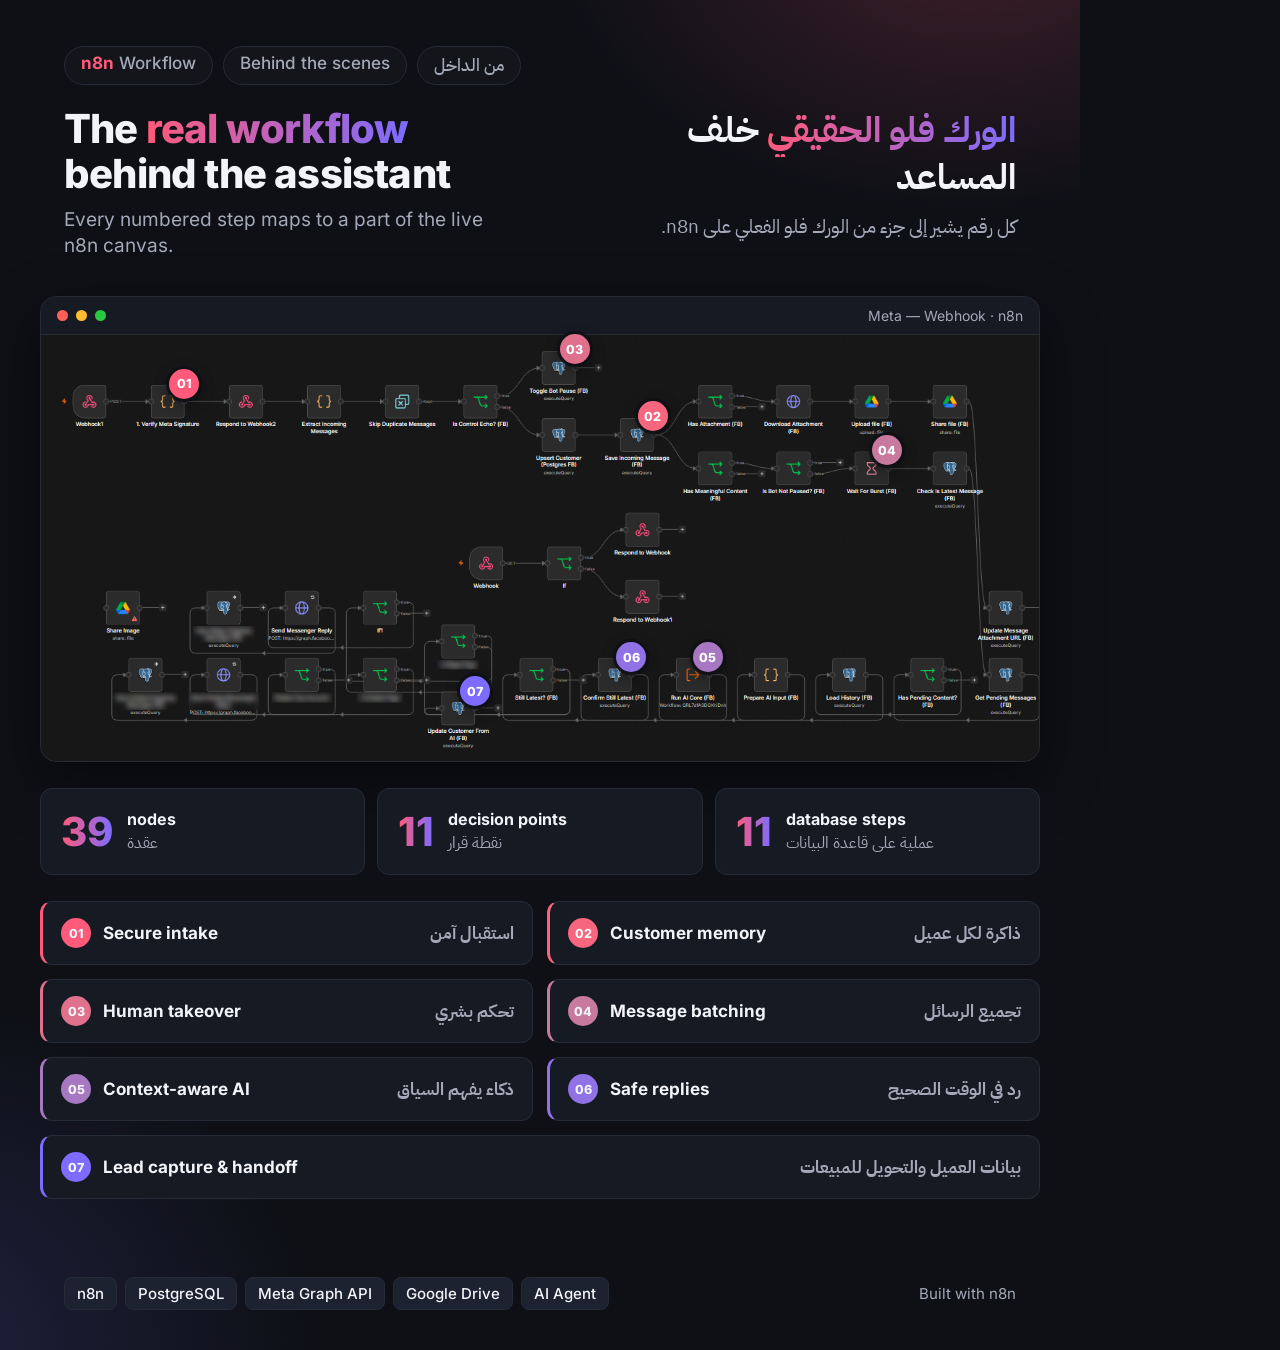
==== linkedin/workflow-real.html @ c00ce181 "Add second LinkedIn image with annotated real workflow screenshot Co-Authored-By: Claude Opus 5.5 <n" ====
<!doctype html><html><head><meta charset="utf-8"><link rel="stylesheet" href="fonts/fonts.css"><style>
:root{--bg:#0e1016;--card:#161a23;--line:#262b38;--text:#f3f4f8;--muted:#a3a9b8;--accent:#ff5a7a;--accent2:#7c6cff}
*{box-sizing:border-box;margin:0;padding:0}
body{width:1080px;height:1350px;overflow:hidden;background:var(--bg);color:var(--text);font-family:"Inter","IBM Plex Sans Arabic",sans-serif;position:relative}
.glow{position:absolute;inset:0;background:radial-gradient(600px 400px at 90% -5%,rgba(255,90,122,.20),transparent 70%),radial-gradient(600px 500px at -10% 100%,rgba(124,108,255,.18),transparent 70%)}
.wrap{position:relative;padding:46px 40px 0}
.inner{padding:0 24px}
.ar{font-family:"IBM Plex Sans Arabic",sans-serif;direction:rtl;text-align:right}
.chips{display:flex;gap:10px}
.chip{font-size:17px;font-weight:500;color:var(--muted);border:1px solid var(--line);border-radius:999px;padding:6px 16px;background:rgba(255,255,255,.02)}
.chip b{color:var(--accent);font-weight:700}
.head{display:grid;grid-template-columns:1fr 1fr;gap:40px;margin-top:22px}
h1{font-size:40px;line-height:1.12;font-weight:800;letter-spacing:-.02em}
h1 em{font-style:normal;background:linear-gradient(90deg,var(--accent),var(--accent2));-webkit-background-clip:text;color:transparent}
.head .ar h1{font-size:35px;line-height:1.35;font-weight:700;letter-spacing:0}
.sub{margin-top:10px;font-size:19px;line-height:1.4;color:var(--muted)}
.head .ar .sub{line-height:1.6}
.win{margin-top:36px;border:1px solid var(--line);border-radius:16px;overflow:hidden;background:#1a1a1a;box-shadow:0 20px 60px rgba(0,0,0,.45)}
.bar{height:38px;display:flex;align-items:center;gap:8px;padding:0 16px;background:var(--card);border-bottom:1px solid var(--line)}
.dot{width:11px;height:11px;border-radius:50%}
.bar .t{margin-left:auto;font-size:14px;color:var(--muted)}
.shot{position:relative}
.shot img{display:block;width:100%}
.mk{position:absolute;transform:translate(-50%,-50%);width:30px;height:30px;border-radius:50%;background:var(--c);color:#fff;font-size:12.5px;font-weight:800;display:grid;place-items:center;box-shadow:0 0 0 3px rgba(14,16,22,.85),0 4px 14px rgba(0,0,0,.5)}
.legend{margin-top:26px;display:grid;grid-template-columns:1fr 1fr;gap:14px}
.li{display:flex;align-items:center;gap:12px;background:var(--card);border:1px solid var(--line);border-left:3px solid var(--c);border-radius:12px;padding:16px 18px}
.li .n{flex:none;width:30px;height:30px;border-radius:50%;background:var(--c);display:grid;place-items:center;font-size:12.5px;font-weight:800}
.li .en{font-size:17px;font-weight:600}
.li .ar{margin-left:auto;font-size:17px;font-weight:600;color:var(--muted)}
.li:last-child{grid-column:1/-1}
.stats{margin-top:26px;display:grid;grid-template-columns:repeat(3,1fr);gap:12px}.st{background:var(--card);border:1px solid var(--line);border-radius:12px;padding:18px 20px;display:grid;grid-template-columns:auto 1fr;column-gap:14px;align-items:center}.st b{grid-row:span 2;font-size:40px;font-weight:800;background:linear-gradient(90deg,var(--accent),var(--accent2));-webkit-background-clip:text;color:transparent}.st .en{font-size:16px;font-weight:600}.st .ar{font-size:16px;color:var(--muted);text-align:left;direction:rtl;justify-self:start}
.foot{position:absolute;left:64px;right:64px;bottom:40px;display:flex;justify-content:space-between;align-items:center}
.stack{display:flex;gap:8px}
.stack span{font-size:15px;font-weight:500;background:#1d2230;border:1px solid var(--line);border-radius:8px;padding:6px 12px}
.tag{font-size:15px;color:var(--muted)}
</style></head><body><div class="glow"></div><div class="wrap">
<div class="inner">
<div class="chips"><span class="chip"><b>n8n</b> Workflow</span><span class="chip">Behind the scenes</span><span class="chip ar">من الداخل</span></div>
<div class="head"><div><h1>The <em>real workflow</em> behind the assistant</h1><p class="sub">Every numbered step maps to a part of the live n8n canvas.</p></div>
<div class="ar"><h1><em>الورك فلو الحقيقي</em> خلف المساعد</h1><p class="sub">كل رقم يشير إلى جزء من الورك فلو الفعلي على n8n.</p></div></div>
</div>
<div class="win"><div class="bar"><span class="dot" style="background:#ff5f57"></span><span class="dot" style="background:#febc2e"></span><span class="dot" style="background:#28c840"></span><span class="t">Meta — Webhook · n8n</span></div>
<div class="shot"><img src="wf_blur_t.png">
<div class="mk" style="left:14.35%;top:11.53%;--c:#ff5a7a">01</div>
<div class="mk" style="left:61.30%;top:19.15%;--c:#f6667f">02</div>
<div class="mk" style="left:53.48%;top:3.39%;--c:#e0718c">03</div>
<div class="mk" style="left:84.78%;top:27.12%;--c:#c77a9e">04</div>
<div class="mk" style="left:66.81%;top:75.59%;--c:#a877c2">05</div>
<div class="mk" style="left:59.13%;top:75.59%;--c:#9072e6">06</div>
<div class="mk" style="left:43.48%;top:83.56%;--c:#7c6cff">07</div>
</div></div>
<div class="stats">
<div class="st"><b>39</b><span class="en">nodes</span><span class="ar">عقدة</span></div>
<div class="st"><b>11</b><span class="en">decision points</span><span class="ar">نقطة قرار</span></div>
<div class="st"><b>11</b><span class="en">database steps</span><span class="ar">عملية على قاعدة البيانات</span></div>
</div>
<div class="legend inner" style="padding:0">
<div class="li" style="--c:#ff5a7a"><span class="n">01</span><span class="en">Secure intake</span><span class="ar">استقبال آمن</span></div>
<div class="li" style="--c:#f6667f"><span class="n">02</span><span class="en">Customer memory</span><span class="ar">ذاكرة لكل عميل</span></div>
<div class="li" style="--c:#e0718c"><span class="n">03</span><span class="en">Human takeover</span><span class="ar">تحكم بشري</span></div>
<div class="li" style="--c:#c77a9e"><span class="n">04</span><span class="en">Message batching</span><span class="ar">تجميع الرسائل</span></div>
<div class="li" style="--c:#a877c2"><span class="n">05</span><span class="en">Context-aware AI</span><span class="ar">ذكاء يفهم السياق</span></div>
<div class="li" style="--c:#9072e6"><span class="n">06</span><span class="en">Safe replies</span><span class="ar">رد في الوقت الصحيح</span></div>
<div class="li" style="--c:#7c6cff"><span class="n">07</span><span class="en">Lead capture &amp; handoff</span><span class="ar">بيانات العميل والتحويل للمبيعات</span></div>
</div></div>
<div class="foot"><div class="stack"><span>n8n</span><span>PostgreSQL</span><span>Meta Graph API</span><span>Google Drive</span><span>AI Agent</span></div><div class="tag">Built with n8n</div></div>
</body></html>
---- linkedin/fonts/fonts.css ----
/* arabic */
@font-face {
  font-family: 'IBM Plex Sans Arabic';
  font-style: normal;
  font-weight: 400;
  font-display: swap;
  src: url(996c06073b.woff2) format('woff2');
  unicode-range: U+0600-06FF, U+0750-077F, U+0870-088E, U+0890-0891, U+0897-08E1, U+08E3-08FF, U+200C-200E, U+2010-2011, U+204F, U+2E41, U+FB50-FDFF, U+FE70-FE74, U+FE76-FEFC, U+102E0-102FB, U+10E60-10E7E, U+10EC2-10EC4, U+10EFC-10EFF, U+1EE00-1EE03, U+1EE05-1EE1F, U+1EE21-1EE22, U+1EE24, U+1EE27, U+1EE29-1EE32, U+1EE34-1EE37, U+1EE39, U+1EE3B, U+1EE42, U+1EE47, U+1EE49, U+1EE4B, U+1EE4D-1EE4F, U+1EE51-1EE52, U+1EE54, U+1EE57, U+1EE59, U+1EE5B, U+1EE5D, U+1EE5F, U+1EE61-1EE62, U+1EE64, U+1EE67-1EE6A, U+1EE6C-1EE72, U+1EE74-1EE77, U+1EE79-1EE7C, U+1EE7E, U+1EE80-1EE89, U+1EE8B-1EE9B, U+1EEA1-1EEA3, U+1EEA5-1EEA9, U+1EEAB-1EEBB, U+1EEF0-1EEF1;
}
/* cyrillic-ext */
@font-face {
  font-family: 'IBM Plex Sans Arabic';
  font-style: normal;
  font-weight: 400;
  font-display: swap;
  src: url(eab99be85f.woff2) format('woff2');
  unicode-range: U+0460-052F, U+1C80-1C8A, U+20B4, U+2DE0-2DFF, U+A640-A69F, U+FE2E-FE2F;
}
/* latin-ext */
@font-face {
  font-family: 'IBM Plex Sans Arabic';
  font-style: normal;
  font-weight: 400;
  font-display: swap;
  src: url(8d4452e182.woff2) format('woff2');
  unicode-range: U+0100-02BA, U+02BD-02C5, U+02C7-02CC, U+02CE-02D7, U+02DD-02FF, U+0304, U+0308, U+0329, U+1D00-1DBF, U+1E00-1E9F, U+1EF2-1EFF, U+2020, U+20A0-20AB, U+20AD-20C0, U+2113, U+2C60-2C7F, U+A720-A7FF;
}
/* latin */
@font-face {
  font-family: 'IBM Plex Sans Arabic';
  font-style: normal;
  font-weight: 400;
  font-display: swap;
  src: url(771f7d45b8.woff2) format('woff2');
  unicode-range: U+0000-00FF, U+0131, U+0152-0153, U+02BB-02BC, U+02C6, U+02DA, U+02DC, U+0304, U+0308, U+0329, U+2000-206F, U+20AC, U+2122, U+2191, U+2193, U+2212, U+2215, U+FEFF, U+FFFD;
}
/* arabic */
@font-face {
  font-family: 'IBM Plex Sans Arabic';
  font-style: normal;
  font-weight: 500;
  font-display: swap;
  src: url(d4a4167cf8.woff2) format('woff2');
  unicode-range: U+0600-06FF, U+0750-077F, U+0870-088E, U+0890-0891, U+0897-08E1, U+08E3-08FF, U+200C-200E, U+2010-2011, U+204F, U+2E41, U+FB50-FDFF, U+FE70-FE74, U+FE76-FEFC, U+102E0-102FB, U+10E60-10E7E, U+10EC2-10EC4, U+10EFC-10EFF, U+1EE00-1EE03, U+1EE05-1EE1F, U+1EE21-1EE22, U+1EE24, U+1EE27, U+1EE29-1EE32, U+1EE34-1EE37, U+1EE39, U+1EE3B, U+1EE42, U+1EE47, U+1EE49, U+1EE4B, U+1EE4D-1EE4F, U+1EE51-1EE52, U+1EE54, U+1EE57, U+1EE59, U+1EE5B, U+1EE5D, U+1EE5F, U+1EE61-1EE62, U+1EE64, U+1EE67-1EE6A, U+1EE6C-1EE72, U+1EE74-1EE77, U+1EE79-1EE7C, U+1EE7E, U+1EE80-1EE89, U+1EE8B-1EE9B, U+1EEA1-1EEA3, U+1EEA5-1EEA9, U+1EEAB-1EEBB, U+1EEF0-1EEF1;
}
/* cyrillic-ext */
@font-face {
  font-family: 'IBM Plex Sans Arabic';
  font-style: normal;
  font-weight: 500;
  font-display: swap;
  src: url(e002484793.woff2) format('woff2');
  unicode-range: U+0460-052F, U+1C80-1C8A, U+20B4, U+2DE0-2DFF, U+A640-A69F, U+FE2E-FE2F;
}
/* latin-ext */
@font-face {
  font-family: 'IBM Plex Sans Arabic';
  font-style: normal;
  font-weight: 500;
  font-display: swap;
  src: url(cb2e040559.woff2) format('woff2');
  unicode-range: U+0100-02BA, U+02BD-02C5, U+02C7-02CC, U+02CE-02D7, U+02DD-02FF, U+0304, U+0308, U+0329, U+1D00-1DBF, U+1E00-1E9F, U+1EF2-1EFF, U+2020, U+20A0-20AB, U+20AD-20C0, U+2113, U+2C60-2C7F, U+A720-A7FF;
}
/* latin */
@font-face {
  font-family: 'IBM Plex Sans Arabic';
  font-style: normal;
  font-weight: 500;
  font-display: swap;
  src: url(56d983b4e5.woff2) format('woff2');
  unicode-range: U+0000-00FF, U+0131, U+0152-0153, U+02BB-02BC, U+02C6, U+02DA, U+02DC, U+0304, U+0308, U+0329, U+2000-206F, U+20AC, U+2122, U+2191, U+2193, U+2212, U+2215, U+FEFF, U+FFFD;
}
/* arabic */
@font-face {
  font-family: 'IBM Plex Sans Arabic';
  font-style: normal;
  font-weight: 700;
  font-display: swap;
  src: url(3a60784a69.woff2) format('woff2');
  unicode-range: U+0600-06FF, U+0750-077F, U+0870-088E, U+0890-0891, U+0897-08E1, U+08E3-08FF, U+200C-200E, U+2010-2011, U+204F, U+2E41, U+FB50-FDFF, U+FE70-FE74, U+FE76-FEFC, U+102E0-102FB, U+10E60-10E7E, U+10EC2-10EC4, U+10EFC-10EFF, U+1EE00-1EE03, U+1EE05-1EE1F, U+1EE21-1EE22, U+1EE24, U+1EE27, U+1EE29-1EE32, U+1EE34-1EE37, U+1EE39, U+1EE3B, U+1EE42, U+1EE47, U+1EE49, U+1EE4B, U+1EE4D-1EE4F, U+1EE51-1EE52, U+1EE54, U+1EE57, U+1EE59, U+1EE5B, U+1EE5D, U+1EE5F, U+1EE61-1EE62, U+1EE64, U+1EE67-1EE6A, U+1EE6C-1EE72, U+1EE74-1EE77, U+1EE79-1EE7C, U+1EE7E, U+1EE80-1EE89, U+1EE8B-1EE9B, U+1EEA1-1EEA3, U+1EEA5-1EEA9, U+1EEAB-1EEBB, U+1EEF0-1EEF1;
}
/* cyrillic-ext */
@font-face {
  font-family: 'IBM Plex Sans Arabic';
  font-style: normal;
  font-weight: 700;
  font-display: swap;
  src: url(7af684129c.woff2) format('woff2');
  unicode-range: U+0460-052F, U+1C80-1C8A, U+20B4, U+2DE0-2DFF, U+A640-A69F, U+FE2E-FE2F;
}
/* latin-ext */
@font-face {
  font-family: 'IBM Plex Sans Arabic';
  font-style: normal;
  font-weight: 700;
  font-display: swap;
  src: url(56f4289d91.woff2) format('woff2');
  unicode-range: U+0100-02BA, U+02BD-02C5, U+02C7-02CC, U+02CE-02D7, U+02DD-02FF, U+0304, U+0308, U+0329, U+1D00-1DBF, U+1E00-1E9F, U+1EF2-1EFF, U+2020, U+20A0-20AB, U+20AD-20C0, U+2113, U+2C60-2C7F, U+A720-A7FF;
}
/* latin */
@font-face {
  font-family: 'IBM Plex Sans Arabic';
  font-style: normal;
  font-weight: 700;
  font-display: swap;
  src: url(a002f4f19c.woff2) format('woff2');
  unicode-range: U+0000-00FF, U+0131, U+0152-0153, U+02BB-02BC, U+02C6, U+02DA, U+02DC, U+0304, U+0308, U+0329, U+2000-206F, U+20AC, U+2122, U+2191, U+2193, U+2212, U+2215, U+FEFF, U+FFFD;
}
/* cyrillic-ext */
@font-face {
  font-family: 'Inter';
  font-style: normal;
  font-weight: 400;
  font-display: swap;
  src: url(390b907766.woff2) format('woff2');
  unicode-range: U+0460-052F, U+1C80-1C8A, U+20B4, U+2DE0-2DFF, U+A640-A69F, U+FE2E-FE2F;
}
/* cyrillic */
@font-face {
  font-family: 'Inter';
  font-style: normal;
  font-weight: 400;
  font-display: swap;
  src: url(d4047416a6.woff2) format('woff2');
  unicode-range: U+0301, U+0400-045F, U+0490-0491, U+04B0-04B1, U+2116;
}
/* greek-ext */
@font-face {
  font-family: 'Inter';
  font-style: normal;
  font-weight: 400;
  font-display: swap;
  src: url(a656acc858.woff2) format('woff2');
  unicode-range: U+1F00-1FFF;
}
/* greek */
@font-face {
  font-family: 'Inter';
  font-style: normal;
  font-weight: 400;
  font-display: swap;
  src: url(9f07a5502c.woff2) format('woff2');
  unicode-range: U+0370-0377, U+037A-037F, U+0384-038A, U+038C, U+038E-03A1, U+03A3-03FF;
}
/* vietnamese */
@font-face {
  font-family: 'Inter';
  font-style: normal;
  font-weight: 400;
  font-display: swap;
  src: url(0583c36d6d.woff2) format('woff2');
  unicode-range: U+0102-0103, U+0110-0111, U+0128-0129, U+0168-0169, U+01A0-01A1, U+01AF-01B0, U+0300-0301, U+0303-0304, U+0308-0309, U+0323, U+0329, U+1EA0-1EF9, U+20AB;
}
/* latin-ext */
@font-face {
  font-family: 'Inter';
  font-style: normal;
  font-weight: 400;
  font-display: swap;
  src: url(ba68014684.woff2) format('woff2');
  unicode-range: U+0100-02BA, U+02BD-02C5, U+02C7-02CC, U+02CE-02D7, U+02DD-02FF, U+0304, U+0308, U+0329, U+1D00-1DBF, U+1E00-1E9F, U+1EF2-1EFF, U+2020, U+20A0-20AB, U+20AD-20C0, U+2113, U+2C60-2C7F, U+A720-A7FF;
}
/* latin */
@font-face {
  font-family: 'Inter';
  font-style: normal;
  font-weight: 400;
  font-display: swap;
  src: url(1fab01e7b4.woff2) format('woff2');
  unicode-range: U+0000-00FF, U+0131, U+0152-0153, U+02BB-02BC, U+02C6, U+02DA, U+02DC, U+0304, U+0308, U+0329, U+2000-206F, U+20AC, U+2122, U+2191, U+2193, U+2212, U+2215, U+FEFF, U+FFFD;
}
/* cyrillic-ext */
@font-face {
  font-family: 'Inter';
  font-style: normal;
  font-weight: 500;
  font-display: swap;
  src: url(390b907766.woff2) format('woff2');
  unicode-range: U+0460-052F, U+1C80-1C8A, U+20B4, U+2DE0-2DFF, U+A640-A69F, U+FE2E-FE2F;
}
/* cyrillic */
@font-face {
  font-family: 'Inter';
  font-style: normal;
  font-weight: 500;
  font-display: swap;
  src: url(d4047416a6.woff2) format('woff2');
  unicode-range: U+0301, U+0400-045F, U+0490-0491, U+04B0-04B1, U+2116;
}
/* greek-ext */
@font-face {
  font-family: 'Inter';
  font-style: normal;
  font-weight: 500;
  font-display: swap;
  src: url(a656acc858.woff2) format('woff2');
  unicode-range: U+1F00-1FFF;
}
/* greek */
@font-face {
  font-family: 'Inter';
  font-style: normal;
  font-weight: 500;
  font-display: swap;
  src: url(9f07a5502c.woff2) format('woff2');
  unicode-range: U+0370-0377, U+037A-037F, U+0384-038A, U+038C, U+038E-03A1, U+03A3-03FF;
}
/* vietnamese */
@font-face {
  font-family: 'Inter';
  font-style: normal;
  font-weight: 500;
  font-display: swap;
  src: url(0583c36d6d.woff2) format('woff2');
  unicode-range: U+0102-0103, U+0110-0111, U+0128-0129, U+0168-0169, U+01A0-01A1, U+01AF-01B0, U+0300-0301, U+0303-0304, U+0308-0309, U+0323, U+0329, U+1EA0-1EF9, U+20AB;
}
/* latin-ext */
@font-face {
  font-family: 'Inter';
  font-style: normal;
  font-weight: 500;
  font-display: swap;
  src: url(ba68014684.woff2) format('woff2');
  unicode-range: U+0100-02BA, U+02BD-02C5, U+02C7-02CC, U+02CE-02D7, U+02DD-02FF, U+0304, U+0308, U+0329, U+1D00-1DBF, U+1E00-1E9F, U+1EF2-1EFF, U+2020, U+20A0-20AB, U+20AD-20C0, U+2113, U+2C60-2C7F, U+A720-A7FF;
}
/* latin */
@font-face {
  font-family: 'Inter';
  font-style: normal;
  font-weight: 500;
  font-display: swap;
  src: url(1fab01e7b4.woff2) format('woff2');
  unicode-range: U+0000-00FF, U+0131, U+0152-0153, U+02BB-02BC, U+02C6, U+02DA, U+02DC, U+0304, U+0308, U+0329, U+2000-206F, U+20AC, U+2122, U+2191, U+2193, U+2212, U+2215, U+FEFF, U+FFFD;
}
/* cyrillic-ext */
@font-face {
  font-family: 'Inter';
  font-style: normal;
  font-weight: 700;
  font-display: swap;
  src: url(390b907766.woff2) format('woff2');
  unicode-range: U+0460-052F, U+1C80-1C8A, U+20B4, U+2DE0-2DFF, U+A640-A69F, U+FE2E-FE2F;
}
/* cyrillic */
@font-face {
  font-family: 'Inter';
  font-style: normal;
  font-weight: 700;
  font-display: swap;
  src: url(d4047416a6.woff2) format('woff2');
  unicode-range: U+0301, U+0400-045F, U+0490-0491, U+04B0-04B1, U+2116;
}
/* greek-ext */
@font-face {
  font-family: 'Inter';
  font-style: normal;
  font-weight: 700;
  font-display: swap;
  src: url(a656acc858.woff2) format('woff2');
  unicode-range: U+1F00-1FFF;
}
/* greek */
@font-face {
  font-family: 'Inter';
  font-style: normal;
  font-weight: 700;
  font-display: swap;
  src: url(9f07a5502c.woff2) format('woff2');
  unicode-range: U+0370-0377, U+037A-037F, U+0384-038A, U+038C, U+038E-03A1, U+03A3-03FF;
}
/* vietnamese */
@font-face {
  font-family: 'Inter';
  font-style: normal;
  font-weight: 700;
  font-display: swap;
  src: url(0583c36d6d.woff2) format('woff2');
  unicode-range: U+0102-0103, U+0110-0111, U+0128-0129, U+0168-0169, U+01A0-01A1, U+01AF-01B0, U+0300-0301, U+0303-0304, U+0308-0309, U+0323, U+0329, U+1EA0-1EF9, U+20AB;
}
/* latin-ext */
@font-face {
  font-family: 'Inter';
  font-style: normal;
  font-weight: 700;
  font-display: swap;
  src: url(ba68014684.woff2) format('woff2');
  unicode-range: U+0100-02BA, U+02BD-02C5, U+02C7-02CC, U+02CE-02D7, U+02DD-02FF, U+0304, U+0308, U+0329, U+1D00-1DBF, U+1E00-1E9F, U+1EF2-1EFF, U+2020, U+20A0-20AB, U+20AD-20C0, U+2113, U+2C60-2C7F, U+A720-A7FF;
}
/* latin */
@font-face {
  font-family: 'Inter';
  font-style: normal;
  font-weight: 700;
  font-display: swap;
  src: url(1fab01e7b4.woff2) format('woff2');
  unicode-range: U+0000-00FF, U+0131, U+0152-0153, U+02BB-02BC, U+02C6, U+02DA, U+02DC, U+0304, U+0308, U+0329, U+2000-206F, U+20AC, U+2122, U+2191, U+2193, U+2212, U+2215, U+FEFF, U+FFFD;
}
/* cyrillic-ext */
@font-face {
  font-family: 'Inter';
  font-style: normal;
  font-weight: 800;
  font-display: swap;
  src: url(390b907766.woff2) format('woff2');
  unicode-range: U+0460-052F, U+1C80-1C8A, U+20B4, U+2DE0-2DFF, U+A640-A69F, U+FE2E-FE2F;
}
/* cyrillic */
@font-face {
  font-family: 'Inter';
  font-style: normal;
  font-weight: 800;
  font-display: swap;
  src: url(d4047416a6.woff2) format('woff2');
  unicode-range: U+0301, U+0400-045F, U+0490-0491, U+04B0-04B1, U+2116;
}
/* greek-ext */
@font-face {
  font-family: 'Inter';
  font-style: normal;
  font-weight: 800;
  font-display: swap;
  src: url(a656acc858.woff2) format('woff2');
  unicode-range: U+1F00-1FFF;
}
/* greek */
@font-face {
  font-family: 'Inter';
  font-style: normal;
  font-weight: 800;
  font-display: swap;
  src: url(9f07a5502c.woff2) format('woff2');
  unicode-range: U+0370-0377, U+037A-037F, U+0384-038A, U+038C, U+038E-03A1, U+03A3-03FF;
}
/* vietnamese */
@font-face {
  font-family: 'Inter';
  font-style: normal;
  font-weight: 800;
  font-display: swap;
  src: url(0583c36d6d.woff2) format('woff2');
  unicode-range: U+0102-0103, U+0110-0111, U+0128-0129, U+0168-0169, U+01A0-01A1, U+01AF-01B0, U+0300-0301, U+0303-0304, U+0308-0309, U+0323, U+0329, U+1EA0-1EF9, U+20AB;
}
/* latin-ext */
@font-face {
  font-family: 'Inter';
  font-style: normal;
  font-weight: 800;
  font-display: swap;
  src: url(ba68014684.woff2) format('woff2');
  unicode-range: U+0100-02BA, U+02BD-02C5, U+02C7-02CC, U+02CE-02D7, U+02DD-02FF, U+0304, U+0308, U+0329, U+1D00-1DBF, U+1E00-1E9F, U+1EF2-1EFF, U+2020, U+20A0-20AB, U+20AD-20C0, U+2113, U+2C60-2C7F, U+A720-A7FF;
}
/* latin */
@font-face {
  font-family: 'Inter';
  font-style: normal;
  font-weight: 800;
  font-display: swap;
  src: url(1fab01e7b4.woff2) format('woff2');
  unicode-range: U+0000-00FF, U+0131, U+0152-0153, U+02BB-02BC, U+02C6, U+02DA, U+02DC, U+0304, U+0308, U+0329, U+2000-206F, U+20AC, U+2122, U+2191, U+2193, U+2212, U+2215, U+FEFF, U+FFFD;
}
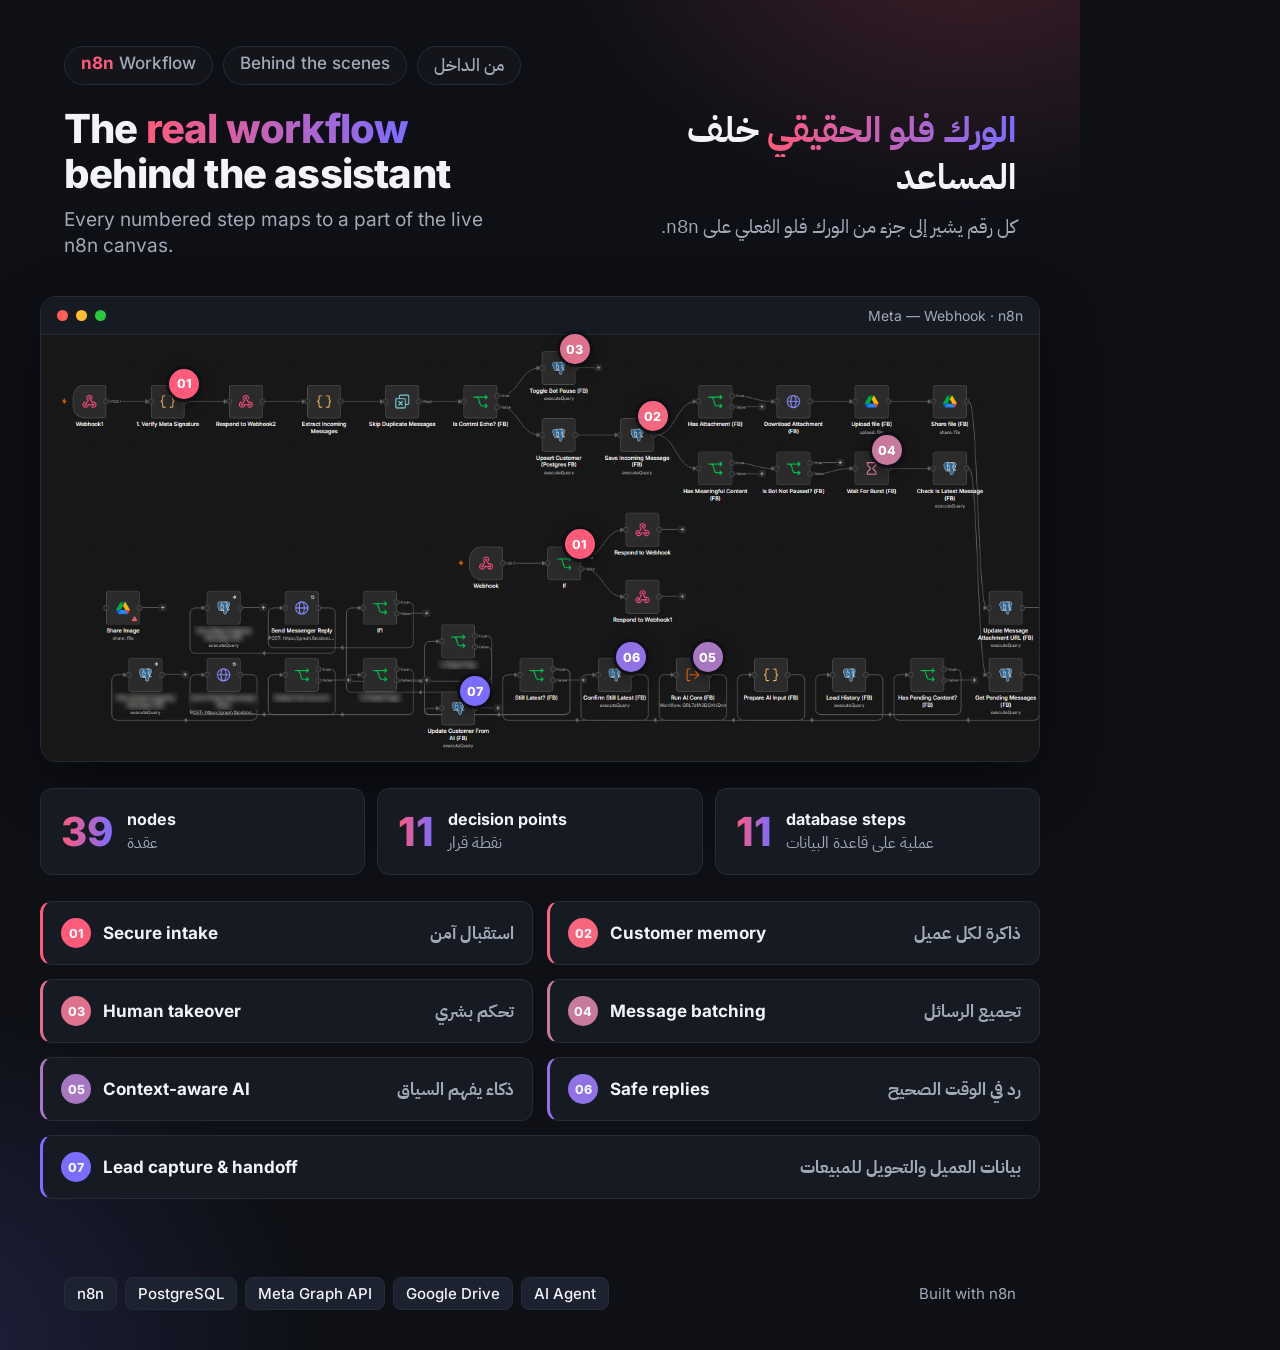
==== commit 6258e82d: "Mark the Meta webhook verification branch as part of step 01 Co-Authored-By: Claude Opus 5.5 <norepl" ====
--- a/linkedin/workflow-real.html
+++ b/linkedin/workflow-real.html
@@ -41,6 +41,7 @@
 </div>
 <div class="win"><div class="bar"><span class="dot" style="background:#ff5f57"></span><span class="dot" style="background:#febc2e"></span><span class="dot" style="background:#28c840"></span><span class="t">Meta — Webhook · n8n</span></div>
 <div class="shot"><img src="wf_blur_t.png">
+<div class="mk" style="left:53.99%;top:49.15%;--c:#ff5a7a">01</div>
 <div class="mk" style="left:14.35%;top:11.53%;--c:#ff5a7a">01</div>
 <div class="mk" style="left:61.30%;top:19.15%;--c:#f6667f">02</div>
 <div class="mk" style="left:53.48%;top:3.39%;--c:#e0718c">03</div>
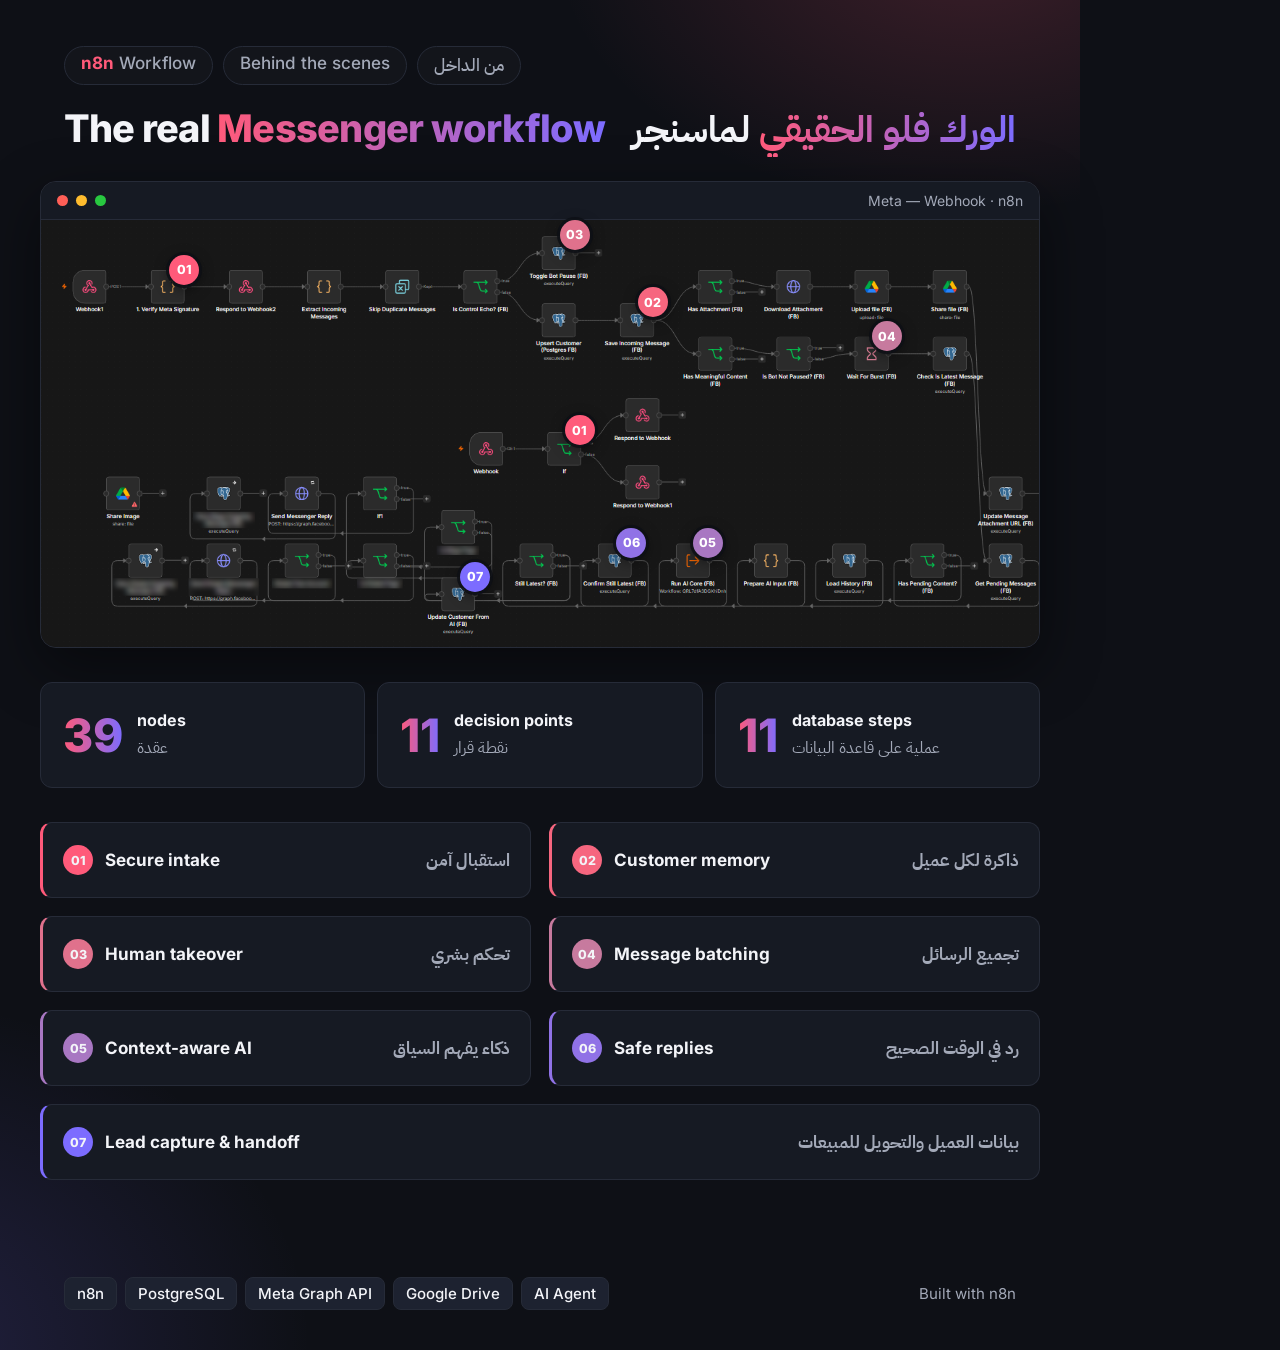
==== commit 196f8e30: "Match Messenger workflow image header to the Instagram layout Co-Authored-By: Claude Opus 5.5 <norep" ====
--- a/linkedin/workflow-real.html
+++ b/linkedin/workflow-real.html
@@ -9,26 +9,26 @@
 .chips{display:flex;gap:10px}
 .chip{font-size:17px;font-weight:500;color:var(--muted);border:1px solid var(--line);border-radius:999px;padding:6px 16px;background:rgba(255,255,255,.02)}
 .chip b{color:var(--accent);font-weight:700}
-.head{display:grid;grid-template-columns:1fr 1fr;gap:40px;margin-top:22px}
-h1{font-size:40px;line-height:1.12;font-weight:800;letter-spacing:-.02em}
+.head{display:flex;justify-content:space-between;align-items:baseline;margin-top:22px}
+h1{font-size:38px;line-height:1.12;font-weight:800;letter-spacing:-.02em}
 h1 em{font-style:normal;background:linear-gradient(90deg,var(--accent),var(--accent2));-webkit-background-clip:text;color:transparent}
-.head .ar h1{font-size:35px;line-height:1.35;font-weight:700;letter-spacing:0}
+.head .ar h1{font-size:36px;line-height:1.15;font-weight:700;letter-spacing:0}
 .sub{margin-top:10px;font-size:19px;line-height:1.4;color:var(--muted)}
 .head .ar .sub{line-height:1.6}
-.win{margin-top:36px;border:1px solid var(--line);border-radius:16px;overflow:hidden;background:#1a1a1a;box-shadow:0 20px 60px rgba(0,0,0,.45)}
+.win{margin-top:30px;border:1px solid var(--line);border-radius:16px;overflow:hidden;background:#1a1a1a;box-shadow:0 20px 60px rgba(0,0,0,.45)}
 .bar{height:38px;display:flex;align-items:center;gap:8px;padding:0 16px;background:var(--card);border-bottom:1px solid var(--line)}
 .dot{width:11px;height:11px;border-radius:50%}
 .bar .t{margin-left:auto;font-size:14px;color:var(--muted)}
 .shot{position:relative}
 .shot img{display:block;width:100%}
 .mk{position:absolute;transform:translate(-50%,-50%);width:30px;height:30px;border-radius:50%;background:var(--c);color:#fff;font-size:12.5px;font-weight:800;display:grid;place-items:center;box-shadow:0 0 0 3px rgba(14,16,22,.85),0 4px 14px rgba(0,0,0,.5)}
-.legend{margin-top:26px;display:grid;grid-template-columns:1fr 1fr;gap:14px}
-.li{display:flex;align-items:center;gap:12px;background:var(--card);border:1px solid var(--line);border-left:3px solid var(--c);border-radius:12px;padding:16px 18px}
+.legend{margin-top:34px;display:grid;grid-template-columns:1fr 1fr;gap:18px}
+.li{display:flex;align-items:center;gap:12px;background:var(--card);border:1px solid var(--line);border-left:3px solid var(--c);border-radius:12px;padding:22px 20px}
 .li .n{flex:none;width:30px;height:30px;border-radius:50%;background:var(--c);display:grid;place-items:center;font-size:12.5px;font-weight:800}
 .li .en{font-size:17px;font-weight:600}
 .li .ar{margin-left:auto;font-size:17px;font-weight:600;color:var(--muted)}
 .li:last-child{grid-column:1/-1}
-.stats{margin-top:26px;display:grid;grid-template-columns:repeat(3,1fr);gap:12px}.st{background:var(--card);border:1px solid var(--line);border-radius:12px;padding:18px 20px;display:grid;grid-template-columns:auto 1fr;column-gap:14px;align-items:center}.st b{grid-row:span 2;font-size:40px;font-weight:800;background:linear-gradient(90deg,var(--accent),var(--accent2));-webkit-background-clip:text;color:transparent}.st .en{font-size:16px;font-weight:600}.st .ar{font-size:16px;color:var(--muted);text-align:left;direction:rtl;justify-self:start}
+.stats{margin-top:34px;display:grid;grid-template-columns:repeat(3,1fr);gap:12px}.st{background:var(--card);border:1px solid var(--line);border-radius:12px;padding:24px 22px;display:grid;grid-template-columns:auto 1fr;column-gap:14px;align-items:center}.st b{grid-row:span 2;font-size:46px;font-weight:800;background:linear-gradient(90deg,var(--accent),var(--accent2));-webkit-background-clip:text;color:transparent}.st .en{font-size:16px;font-weight:600}.st .ar{font-size:16px;color:var(--muted);text-align:left;direction:rtl;justify-self:start}
 .foot{position:absolute;left:64px;right:64px;bottom:40px;display:flex;justify-content:space-between;align-items:center}
 .stack{display:flex;gap:8px}
 .stack span{font-size:15px;font-weight:500;background:#1d2230;border:1px solid var(--line);border-radius:8px;padding:6px 12px}
@@ -36,8 +36,7 @@
 </style></head><body><div class="glow"></div><div class="wrap">
 <div class="inner">
 <div class="chips"><span class="chip"><b>n8n</b> Workflow</span><span class="chip">Behind the scenes</span><span class="chip ar">من الداخل</span></div>
-<div class="head"><div><h1>The <em>real workflow</em> behind the assistant</h1><p class="sub">Every numbered step maps to a part of the live n8n canvas.</p></div>
-<div class="ar"><h1><em>الورك فلو الحقيقي</em> خلف المساعد</h1><p class="sub">كل رقم يشير إلى جزء من الورك فلو الفعلي على n8n.</p></div></div>
+<div class="head"><h1>The real <em>Messenger workflow</em></h1><div class="ar"><h1><em>الورك فلو الحقيقي</em> لماسنجر</h1></div></div>
 </div>
 <div class="win"><div class="bar"><span class="dot" style="background:#ff5f57"></span><span class="dot" style="background:#febc2e"></span><span class="dot" style="background:#28c840"></span><span class="t">Meta — Webhook · n8n</span></div>
 <div class="shot"><img src="wf_blur_t.png">
